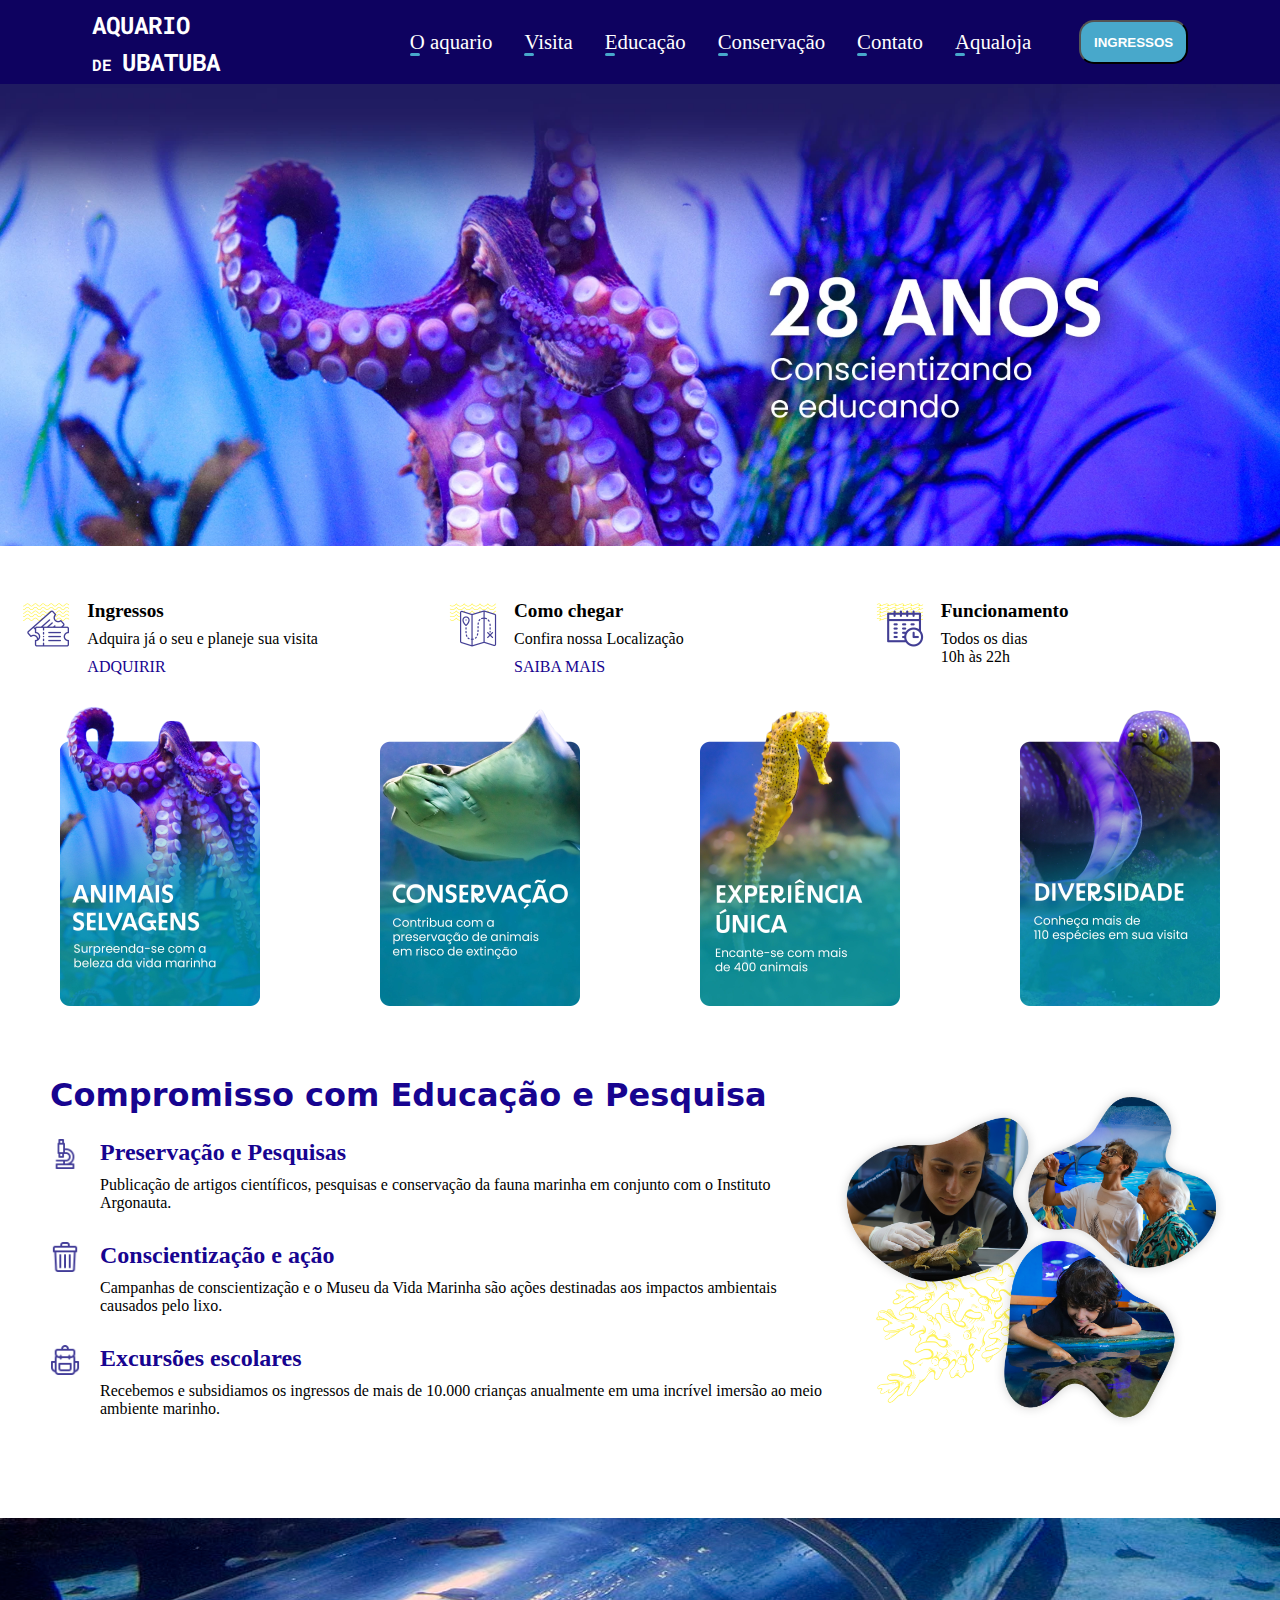
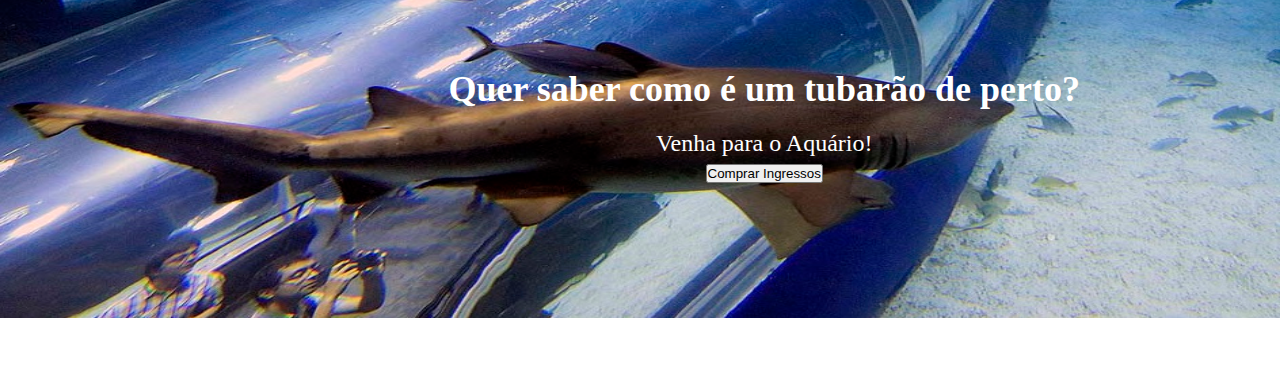
==== index.html @ f0b1acaa "colocando o camiho das pastas no lugar correto" ====
<!DOCTYPE html>
<html lang="en">
<head>
    <meta charset="UTF-8">
    <meta name="viewport" content="width=device-width, initial-scale=1.0">


    <link rel="preconnect" href="https://fonts.googleapis.com">
    <link rel="preconnect" href="https://fonts.gstatic.com" crossorigin>
    <link href="https://fonts.googleapis.com/css2?family=Roboto+Mono:ital,wght@0,100..700;1,100..700&family=Source+Serif+4:ital,opsz,wght@0,8..60,200..900;1,8..60,200..900&display=swap" rel="stylesheet">


    <title>Copia Aquario de Ubatuba</title>
    <link rel="stylesheet" href="./assets/css/style.css">
    <link rel="stylesheet" href="./assets/css/imports.css">
</head>
<body>
    <header>
        <nav id="navbar">
            <div class="logo">
                <h1>
                    <a id="header-title" href="#">Aquario<span id="header-small"> <br>de </span>Ubatuba</a>
                </h1>
            </div>

            <div class="nav-list">
                <ul>
                    <li class="nav-item">
                        <a href="#">O aquario</a>
                    </li>
                    <li class="nav-item">
                        <a href="#">Visita</a>
                    </li>
                    <li class="nav-item">
                        <a href="#">Educação</a>
                    </li>
                    <li class="nav-item">
                        <a href="#">Conservação</a>
                    </li>
                    <li class="nav-item">
                        <a href="#">Contato</a>
                    </li>
                    <li class="nav-item">
                        <a href="#">Aqualoja</a>
                    </li>
                    <li>
                        <button id="btn-default">Ingressos</button>  
                    </li>                    
                </ul>
            </div>
            
            <div class="mobile-menu-icon">
                <!-- <button onclick="menuShow()" class="icon"> -->
                <button class="icon">
                <img src="./assets/image/menu_white_36dp.svg" alt="">
                </button>
            </div>
        </nav>
        
        <div id="mobile-menu">
            <ul id="mobile-nav-list">
                <li class="nav-item">
                    <a href="#">O aquario</a>
                </li>
                <li class="nav-item">
                    <a href="#">Visita</a>
                </li>
                <li class="nav-item">
                    <a href="#">Educação</a>
                </li>
                <li class="nav-item">
                    <a href="#">Conservação</a>
                </li>
                <li class="nav-item">
                    <a href="#">Contato</a>
                </li>
                <li class="nav-item">
                    <a href="#">Aqualoja</a>
                </li>
            </ul>
        </div>
    </header>

    <section id="galery">
        <div class="img-home">
            <img class="home-img" src="./assets/image/home-head.webp" alt="Um polvo dentro de um aquario">
        </div>
        <div class="container-info">
            <div class="info">
                <img src="./assets/image/icones-1ingressos.webp" alt="Ingressos">
                <div>
                    <h2 class="title-info">Ingressos</h2>
                    <p class="text-info">Adquira já o seu e planeje sua visita</p>
                    <a href="#" class="link-info">Adquirir</a>
                </div>
            </div>
            <div class="info">
                <img src="./assets/image/icones-1como-chegar.webp" alt="Ingressos">
                <div>
                    <h2 class="title-info">Como chegar</h2>
                    <p class="text-info">Confira nossa Localização</p>
                    <a href="#" class="link-info">Saiba mais</a>
                </div>
            </div>
            <div class="info">
                <img src="./assets/image/icones-1horarios.webp" alt="Ingressos">
                <div>
                    <h2 class="title-info">Funcionamento</h2>
                    <p class="text-info">Todos os dias <br>10h às 22h</p>
                </div>
            </div>
        </div>
    </section>

    <section id="attractions">
        <div class="img-attractions tilt-effect">
            <img class="img-tilt-effect" data-tilt src="./assets/image/atracoes-home-2024.webp" alt="">
            <img class="img-tilt-effect" data-tilt src="./assets/image/atracoes-home-conservacao-2024.webp" alt="">
            <img class="img-tilt-effect" data-tilt src="./assets/image/atracoes-home-experiencia-2024.webp" alt="">
            <img class="img-tilt-effect" data-tilt src="./assets/image/atracoes-home-diversidade-2024.webp" alt="">
        </div>

        <div class="img-attractions-mobile">
            <img class='img-mobile' src="./assets/image/animais-exoticos-mobile2-scaled-e1699389462249.webp" alt="">
            <img class='img-mobile' src="./assets/image/conservacao-mobile2.webp" alt="">
            <img class='img-mobile' src="./assets/image/diversidade-mobile2.webp" alt="">
            <img class='img-mobile' src="./assets/image/experiencia-mobile2.webp" alt="">
        </div>
    </section>

    <section id="about-us">
            <div>
                <h1 class="main-title">Compromisso com Educação e Pesquisa</h1>

                <div class="about-itens">
                <img src="./assets/image/microscope.webp" alt="" >
                <div>
                    <h2>Preservação e Pesquisas</h2>
                    <p>Publicação de artigos científicos, pesquisas e conservação da fauna marinha em conjunto com o Instituto Argonauta.</p>   
                </div>
                
                </div>

                <div class="about-itens">
                    <img src="./assets/image/trash.webp" alt="" >
                    <div>
                        <h2>Conscientização e ação</h2>
                        <p>Campanhas de conscientização e o Museu da Vida Marinha são ações destinadas aos impactos ambientais causados pelo lixo.</p>
                    </div>
                    
                </div>

                <div class="about-itens">
                    <img src="./assets/image/backpack.webp" alt="" >
                    <div>
                        <h2>Excursões escolares</h2>
                        <p>Recebemos e subsidiamos os ingressos de mais de 10.000 crianças anualmente em uma incrível imersão ao meio ambiente marinho.</p>
                    </div>
                </div>
            </div>
            
            <div>
                <img id='about-us-img' src="./assets/image/img-2.2.3.webp" alt="mulher fazendo carinho em um lagarto, criança tocando uma estrela do mar, homem jovem com idosa sorrindo vendo tubarões">
            </div>
    </section>

    <section id="tickets">
        <img src="./assets/image/aquario-aquario-m-rio-janeiro-19.jpg" alt="tubarão dentro de um aquario">
        <div class="tickets-txt">
            <h2>Quer saber como é um tubarão de perto?</h2>
            <p>Venha para o Aquário!</p>
            <button type="button">Comprar Ingressos</button>
        </div>
    </section>

    <script src="./assets/js/vanilla-tilt.js"></script>
    <script src="./assets/js/menu-mobile.js"></script>
    <!-- https://aquariodeubatuba.com.br/ -->
</body>
</html>

<!-- COLOCAR AS FONTES -->
---- assets/css/style.css ----
*{
    box-sizing: border-box;
    margin: 0;
    padding: 0;
}

:root{
    /*cores*/
    --azul-extra-intenso: #0e0260;
    --azul-intenso: #170490;
    --branco: #FFFFFF;
    --azul-claro: #48a8cb;
    --azul-escuro: #494bd2;

    /* fontes */
    --site-tittle:"Roboto Mono", monospace;
    --txt-font:"Source Serif 4", serif;
}
---- assets/css/imports.css ----
@import url('./menu.css');
@import url('./galery.css');
@import url('./attractions.css');
@import url('./about-us.css');
@import url('./tickets.css');
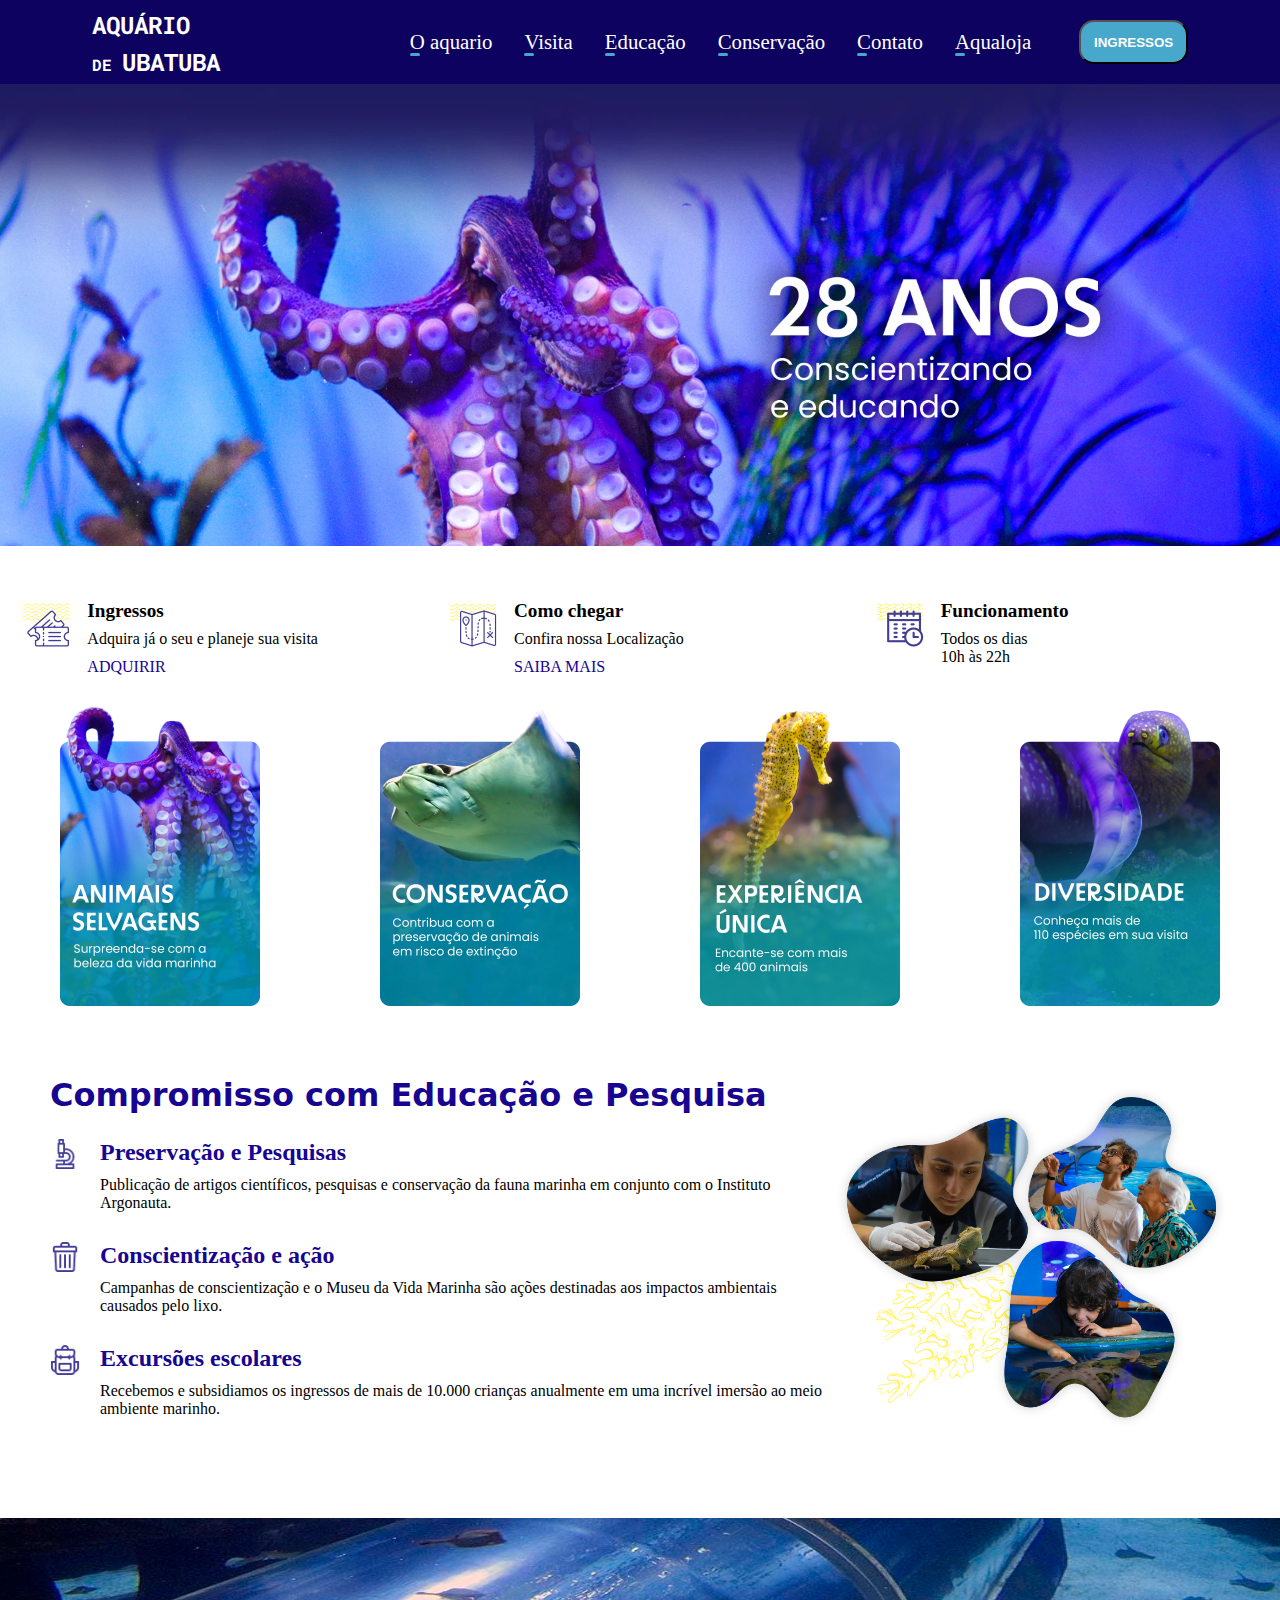
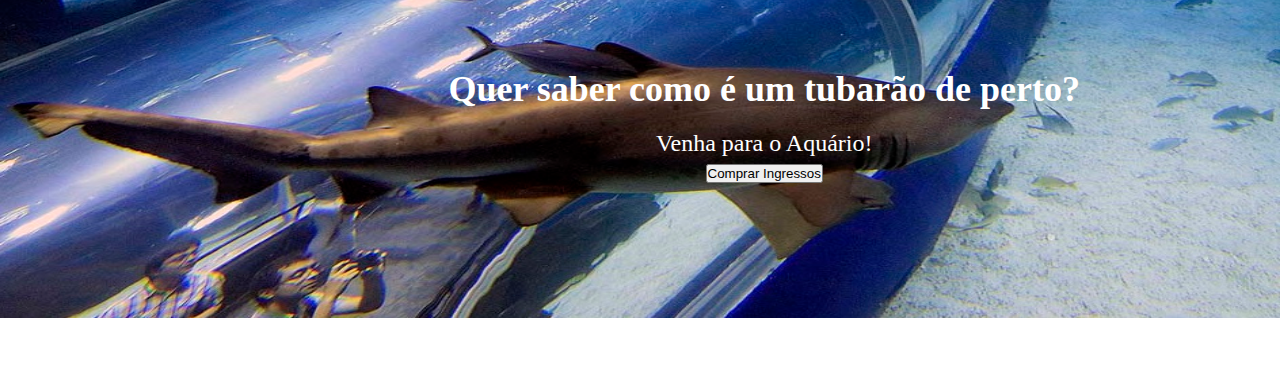
==== commit d0597572: "colocando acento" ====
--- a/index.html
+++ b/index.html
@@ -10,7 +10,7 @@
     <link href="https://fonts.googleapis.com/css2?family=Roboto+Mono:ital,wght@0,100..700;1,100..700&family=Source+Serif+4:ital,opsz,wght@0,8..60,200..900;1,8..60,200..900&display=swap" rel="stylesheet">
 
 
-    <title>Copia Aquario de Ubatuba</title>
+    <title>Copia Aquário de Ubatuba</title>
     <link rel="stylesheet" href="./assets/css/style.css">
     <link rel="stylesheet" href="./assets/css/imports.css">
 </head>
@@ -19,7 +19,7 @@
         <nav id="navbar">
             <div class="logo">
                 <h1>
-                    <a id="header-title" href="#">Aquario<span id="header-small"> <br>de </span>Ubatuba</a>
+                    <a id="header-title" href="#">Aquário<span id="header-small"> <br>de </span>Ubatuba</a>
                 </h1>
             </div>
 
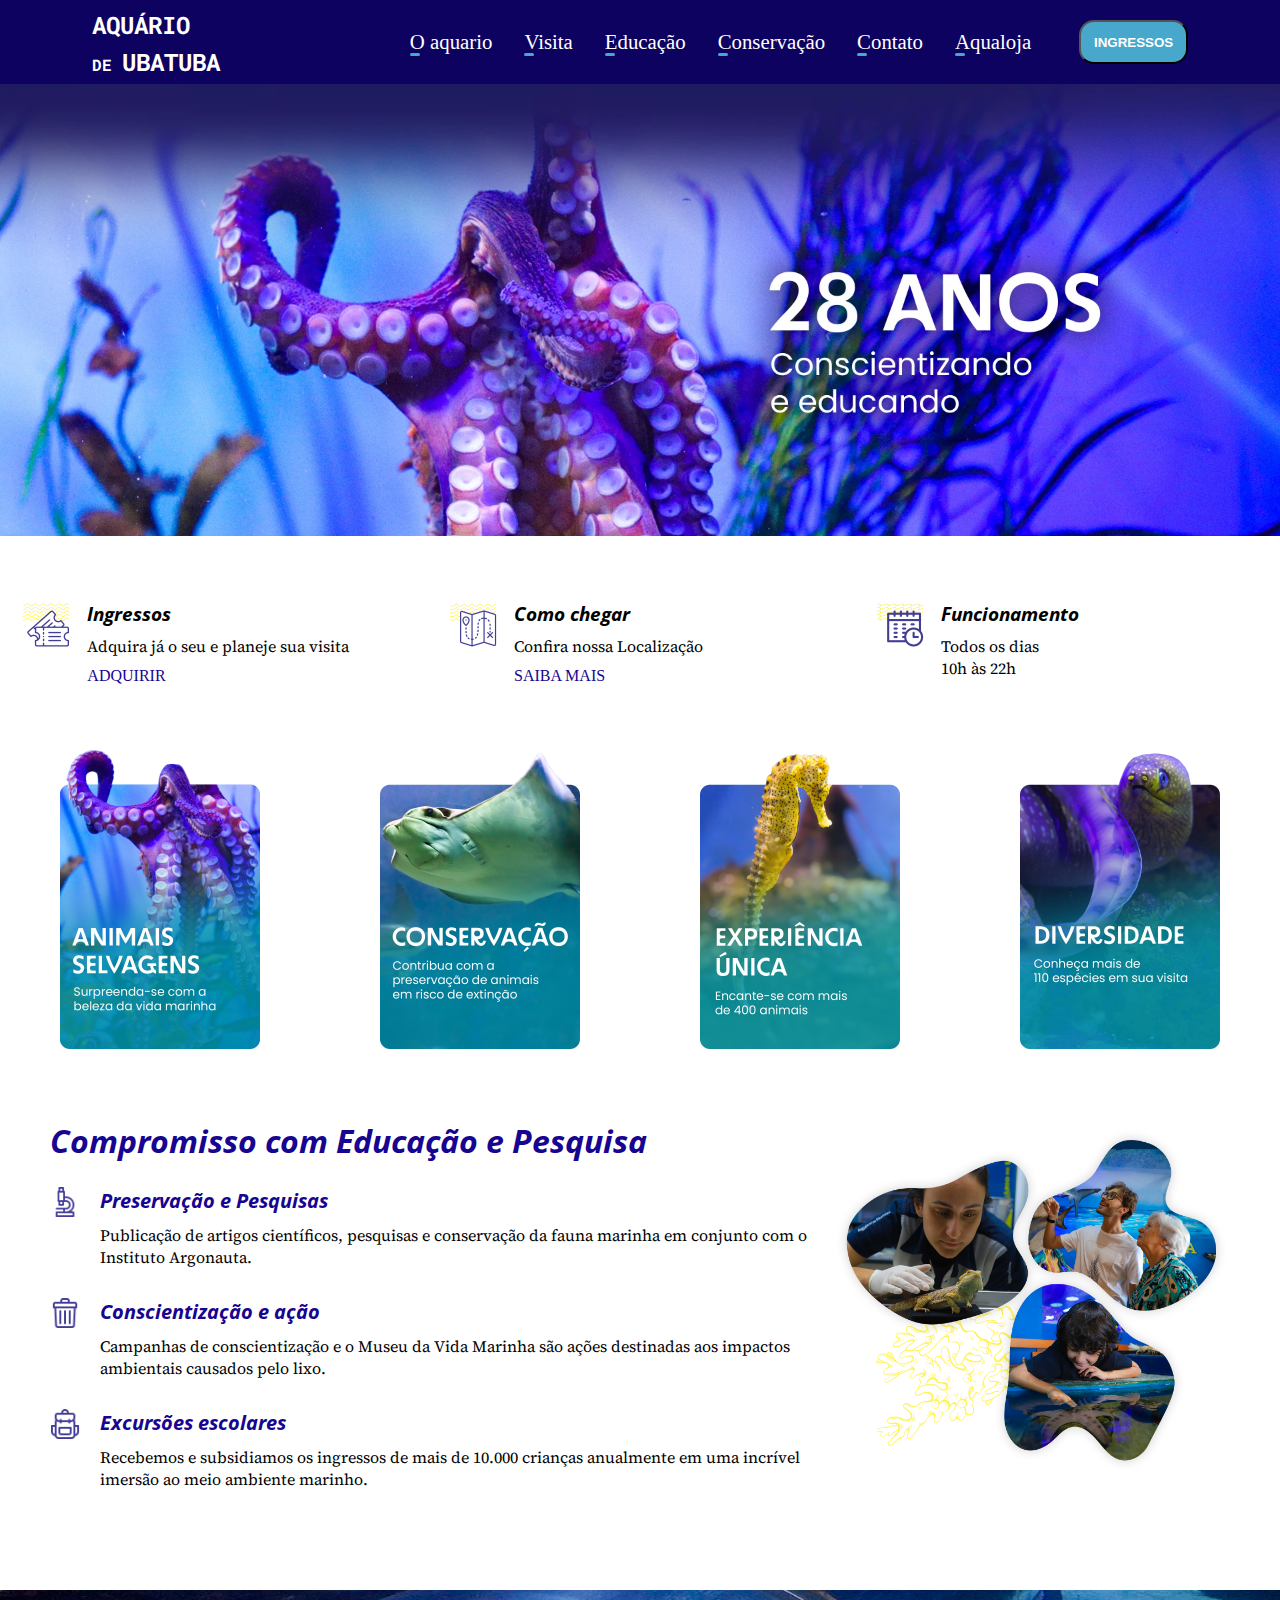
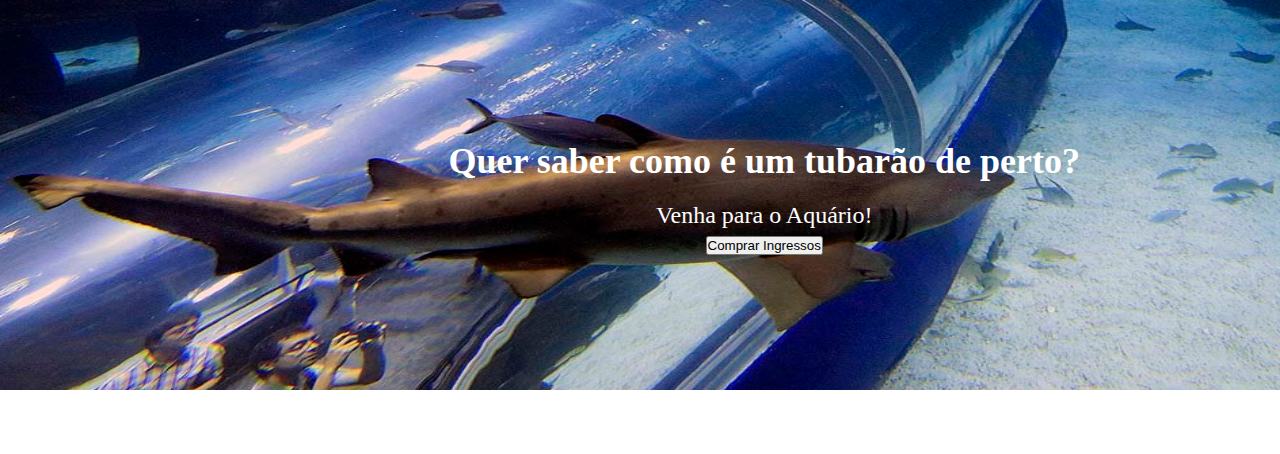
==== commit d4441438: "aplicando as fontes" ====
--- a/index.html
+++ b/index.html
@@ -7,7 +7,7 @@
 
     <link rel="preconnect" href="https://fonts.googleapis.com">
     <link rel="preconnect" href="https://fonts.gstatic.com" crossorigin>
-    <link href="https://fonts.googleapis.com/css2?family=Roboto+Mono:ital,wght@0,100..700;1,100..700&family=Source+Serif+4:ital,opsz,wght@0,8..60,200..900;1,8..60,200..900&display=swap" rel="stylesheet">
+    <link href="https://fonts.googleapis.com/css2?family=Open+Sans:ital,wght@0,300..800;1,300..800&family=Roboto+Mono:ital,wght@0,100..700;1,100..700&family=Source+Serif+4:ital,opsz,wght@0,8..60,200..900;1,8..60,200..900&display=swap" rel="stylesheet">
 
 
     <title>Copia Aquário de Ubatuba</title>
@@ -136,7 +136,7 @@
                 <img src="./assets/image/microscope.webp" alt="" >
                 <div>
                     <h2>Preservação e Pesquisas</h2>
-                    <p>Publicação de artigos científicos, pesquisas e conservação da fauna marinha em conjunto com o Instituto Argonauta.</p>   
+                    <p class="txt-about-us">Publicação de artigos científicos, pesquisas e conservação da fauna marinha em conjunto com o Instituto Argonauta.</p>   
                 </div>
                 
                 </div>
@@ -145,7 +145,7 @@
                     <img src="./assets/image/trash.webp" alt="" >
                     <div>
                         <h2>Conscientização e ação</h2>
-                        <p>Campanhas de conscientização e o Museu da Vida Marinha são ações destinadas aos impactos ambientais causados pelo lixo.</p>
+                        <p class="txt-about-us">Campanhas de conscientização e o Museu da Vida Marinha são ações destinadas aos impactos ambientais causados pelo lixo.</p>
                     </div>
                     
                 </div>
@@ -154,7 +154,7 @@
                     <img src="./assets/image/backpack.webp" alt="" >
                     <div>
                         <h2>Excursões escolares</h2>
-                        <p>Recebemos e subsidiamos os ingressos de mais de 10.000 crianças anualmente em uma incrível imersão ao meio ambiente marinho.</p>
+                        <p class="txt-about-us">Recebemos e subsidiamos os ingressos de mais de 10.000 crianças anualmente em uma incrível imersão ao meio ambiente marinho.</p>
                     </div>
                 </div>
             </div>
--- a/assets/css/style.css
+++ b/assets/css/style.css
@@ -15,5 +15,6 @@
     /* fontes */
     --site-tittle:"Roboto Mono", monospace;
     --txt-font:"Source Serif 4", serif;
+    --tittle-font: "Open Sans", sans-serif;
 }
 
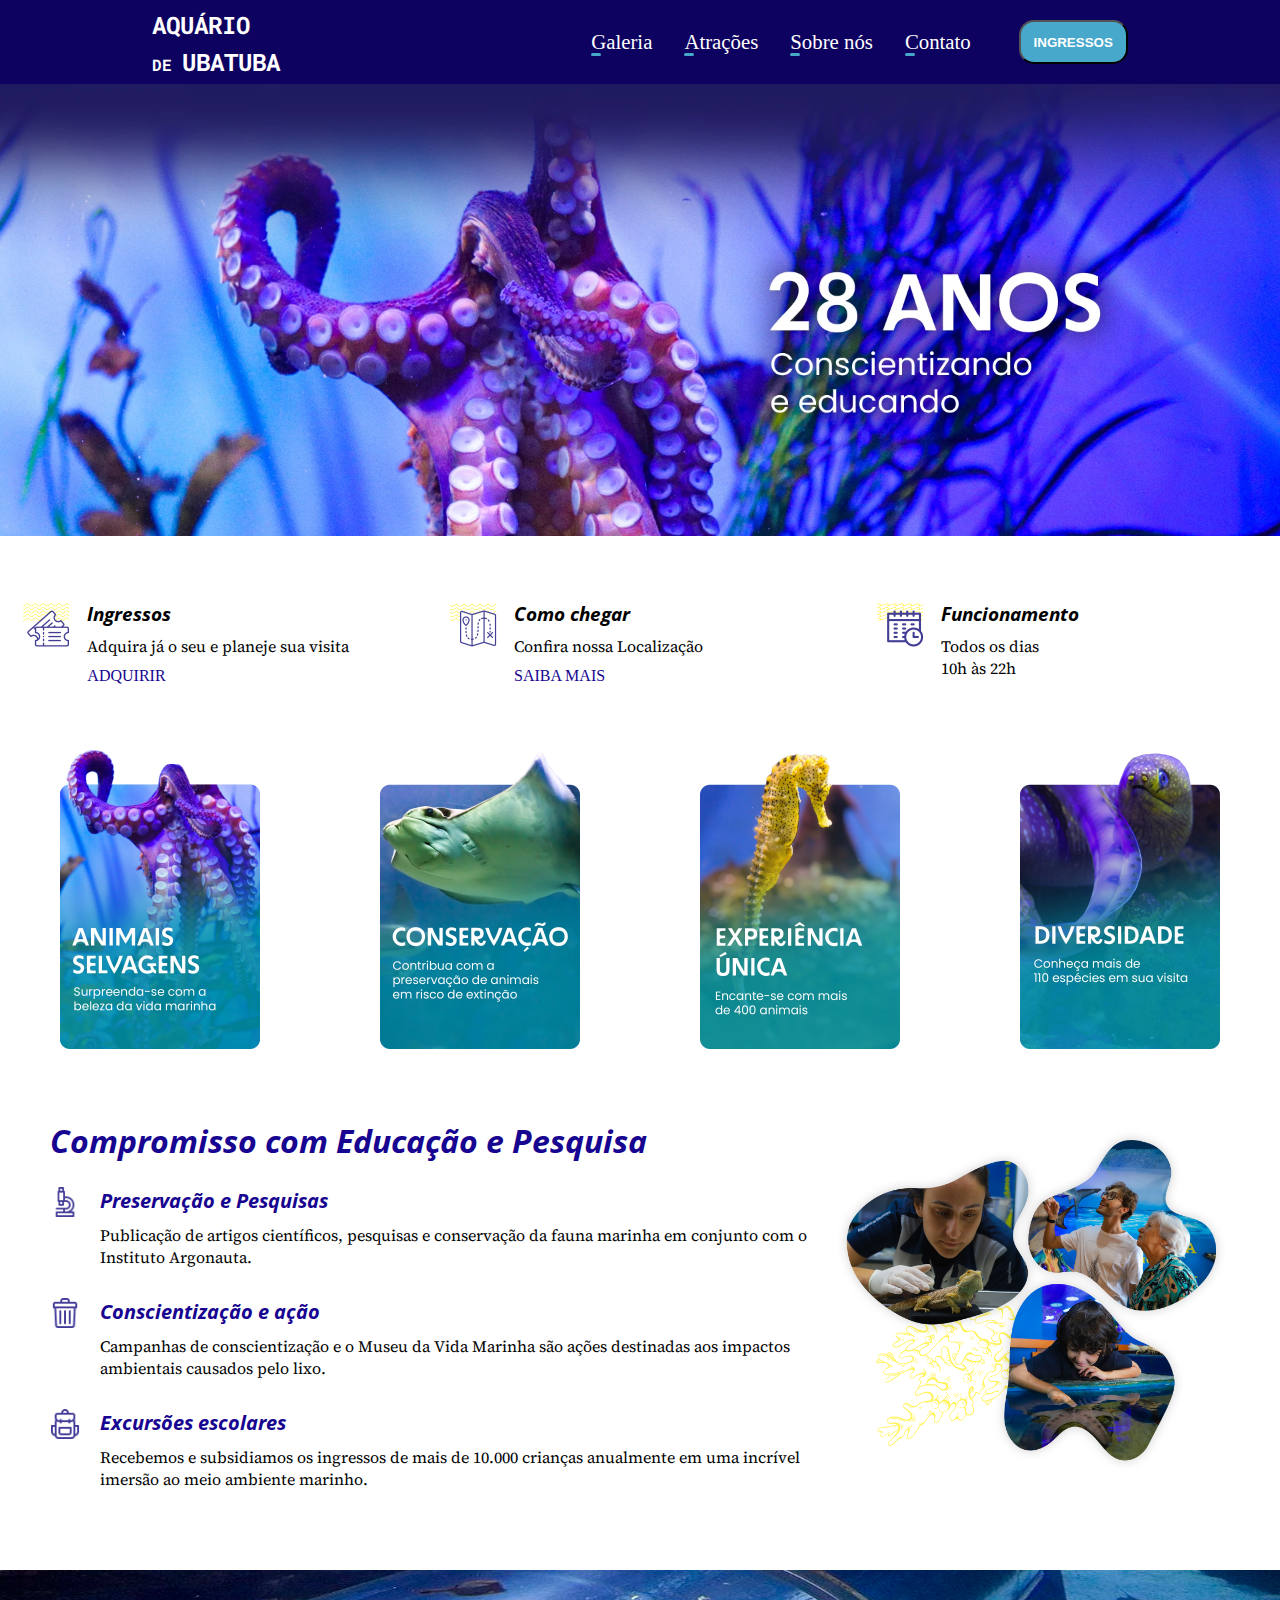
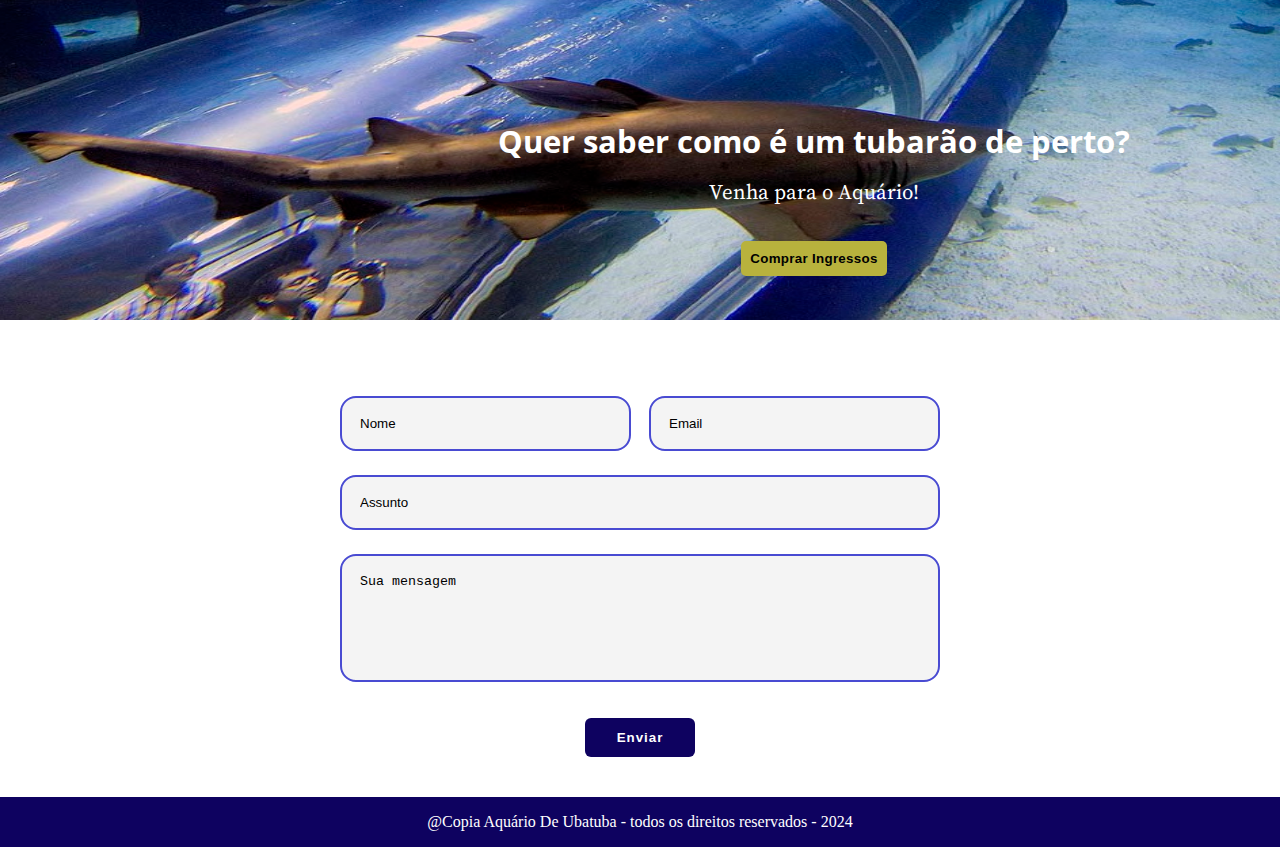
==== commit 2e19fe79: "tarefa finalizada" ====
--- a/index.html
+++ b/index.html
@@ -26,22 +26,16 @@
             <div class="nav-list">
                 <ul>
                     <li class="nav-item">
-                        <a href="#">O aquario</a>
-                    </li>
-                    <li class="nav-item">
-                        <a href="#">Visita</a>
-                    </li>
-                    <li class="nav-item">
-                        <a href="#">Educação</a>
-                    </li>
-                    <li class="nav-item">
-                        <a href="#">Conservação</a>
-                    </li>
-                    <li class="nav-item">
-                        <a href="#">Contato</a>
-                    </li>
-                    <li class="nav-item">
-                        <a href="#">Aqualoja</a>
+                        <a href="#galery">Galeria</a>
+                    </li>
+                    <li class="nav-item">
+                        <a href="#attractions">Atrações</a>
+                    </li>
+                    <li class="nav-item">
+                        <a href="#about-us">Sobre nós</a>
+                    </li>
+                    <li class="nav-item">
+                        <a href="#contact">Contato</a>
                     </li>
                     <li>
                         <button id="btn-default">Ingressos</button>  
@@ -167,16 +161,54 @@
     <section id="tickets">
         <img src="./assets/image/aquario-aquario-m-rio-janeiro-19.jpg" alt="tubarão dentro de um aquario">
         <div class="tickets-txt">
-            <h2>Quer saber como é um tubarão de perto?</h2>
+            <h2 class="tickets-tittle">Quer saber como é um tubarão de perto?</h2>
             <p>Venha para o Aquário!</p>
-            <button type="button">Comprar Ingressos</button>
-        </div>
-    </section>
+            <button id="tickets-button" type="button">Comprar Ingressos</button>
+        </div>
+    </section>
+
+    <section id="contact">
+        <form action="#">
+            <div class="input-box">
+                <div class="input-field field">
+                    <input type="text" placeholder="Nome" id="nome" class="item" autocomplete="on">
+                    <div class="error-txt">O nome não pode ficar em branco</div>
+                </div>
+
+                <div class="input-field field">
+                    <input type="text" placeholder="Email" id="email" class="item" autocomplete="on">
+                    <div class="error-txt email">Email não pode ficar em branco</div>
+                </div>
+            </div>
+
+            <div class="input-field field">
+                <input type="text" placeholder="Assunto" id="assunto" class="item" autocomplete="off">
+                <div class="error-txt ">Por favor escreva o assunto</div>
+            </div>
+
+                <div class="textarea-field field">
+                    <textarea name="" id="message" cols="30" class="item" placeholder="Sua mensagem"></textarea>
+
+                    <button type="submit">Enviar</button>
+                </div>
+        </form>
+    </section>
+
+    <footer>
+        <p>@Copia Aquário De Ubatuba - todos os direitos reservados - 2024</p>
+    </footer>
 
     <script src="./assets/js/vanilla-tilt.js"></script>
     <script src="./assets/js/menu-mobile.js"></script>
-    <!-- https://aquariodeubatuba.com.br/ -->
-</body>
-</html>
-
-<!-- COLOCAR AS FONTES -->
+    </body>
+    </html>
+
+
+<!-- https://aquariodeubatuba.com.br/ -->
+
+<!-- PERGUNTAR AO PROFESSOR
+1- Como fazer aquelas bordas na imagem? não border-radius mas é como se as bordas fizecem um formato de ondas.
+
+2- Como usar o efeito de imagem? No exemplo do site https://aquariodeubatuba.com.br/ a imagem do tubarao parece em movimento. Tentei usar o background-attachment: fixed; mas não funcionou
+ -->
+
--- a/assets/css/style.css
+++ b/assets/css/style.css
@@ -11,6 +11,11 @@
     --branco: #FFFFFF;
     --azul-claro: #48a8cb;
     --azul-escuro: #494bd2;
+    --amarelo-queimado: #b8b23d;
+    --amarelo-queimado-hover: #cbc55c;
+    --branco-acizentado: #f4f4f4;
+    --preto: #000000;
+    --vermelho: #e63946;
 
     /* fontes */
     --site-tittle:"Roboto Mono", monospace;
--- a/assets/css/imports.css
+++ b/assets/css/imports.css
@@ -2,4 +2,6 @@
 @import url('./galery.css');
 @import url('./attractions.css');
 @import url('./about-us.css');
-@import url('./tickets.css');+@import url('./tickets.css');
+@import url('./contact.css');
+@import url('./footer.css');